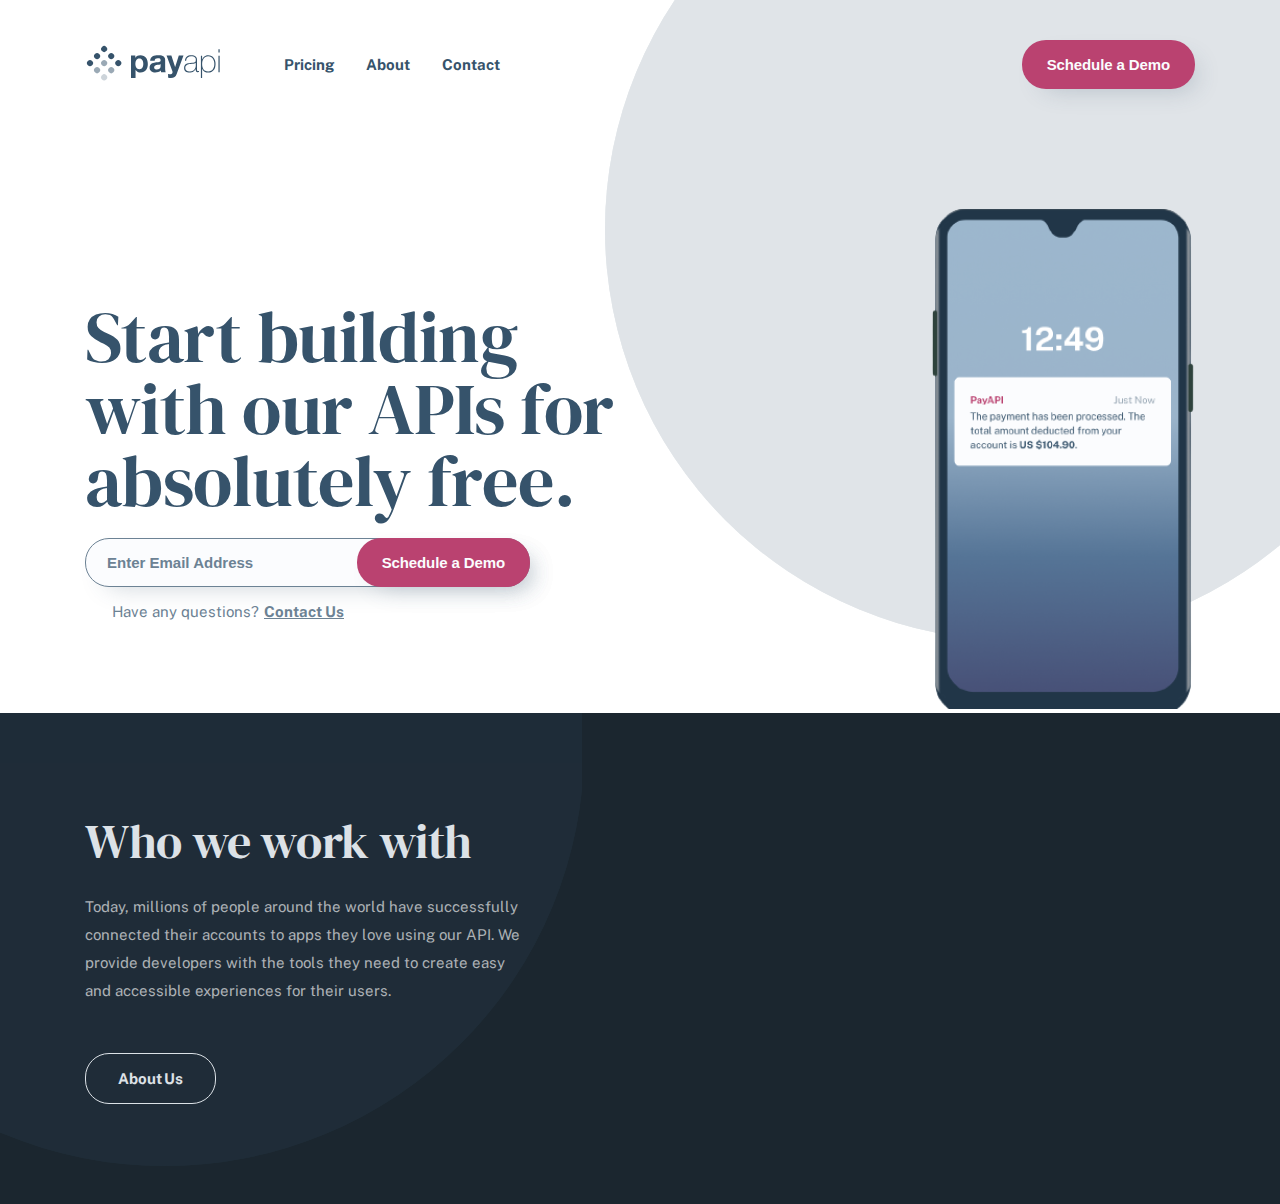
==== index.html @ c2483230 "new site" ====
<!DOCTYPE html>
<html lang="en">

<head>
    <meta charset="UTF-8">
    <meta name="viewport" content="width=device-width, initial-scale=1.0">
    <link rel="stylesheet" href="css/main.css">
    <title>PayApi</title>
</head>

<body>
    <div class="wrapper">
        <header class="header">
            <div class="container header__container">
                <a href="#" class="none"><img src="./img/logo.svg" alt="" class="header__logo"></a>
                <ul class="header__list">
                    <a href="#"><img src="./img/logo.svg" alt="" class="header__logo"></a>
                    <li><a href="#!" class="header__item">Pricing</a></li>
                    <li><a href="#!" class="header__item">About</a></li>
                    <li><a href="#!" class="header__item">Contact</a></li>
                </ul>
                <button class="header__btn">Schedule a Demo</button>
                <div class="header__menu">
                    <button class="menu"><img src="./img/menu.svg" alt=""></button>
                </div>
            </div>
        </header>

        <section class="hero">
            <div class="container hero__container">
                <div class="hero__left">
                    <h1 class="hero__title">Start building with our APIs for absolutely free.</h1>
                    <div class="hero__blog">
                        <input type="text" id="1" class="hero__input" name="input" placeholder="Enter email address">
                        <button class="hero__btn">Schedule a Demo</button>
                        <span class="hero__link">Have any questions?<a href="#" class="link">Contact Us</a></span>
                    </div>
                </div>
                <div class="hero__right">
                    <img src="./img/phone.png" alt="" class="hero__img">
                </div>
            </div>
        </section>

        <section class="work">
            <div class="container work__container">
                <div class="work__left">
                    <h2 class="work__title">Who we work with</h2>
                    <p class="work__txt">Today, millions of people around the world have successfully connected their accounts to apps they love using our API. We provide developers with the tools they need to create easy and accessible experiences for their users. </p>
                    <a href="#" class="work__link">About Us</a>

                </div>
                <div class="work__right">
                    
                </div>
            </div>
        </section>
    </div>


</body>

</html>
---- css/main.css ----
@font-face {
  font-family: "PublicSans";
  src: url("../fonts/PublicSans-Bold.ttf");
  font-weight: 700;
}
@font-face {
  font-family: "PublicSans";
  src: url("../fonts/PublicSans-Medium.ttf");
  font-weight: 500;
}
@font-face {
  font-family: "PublicSans";
  src: url("../fonts/PublicSans-Regular.ttf");
  font-weight: 400;
}
@font-face {
  font-family: "DMSerifDisplay";
  src: url("../fonts/DMSerifDisplay-Regular.ttf");
  font-weight: 400;
}
html {
  -webkit-box-sizing: border-box;
          box-sizing: border-box;
  scroll-behavior: smooth;
  height: 100%;
}

*,
*::before,
*::after {
  -webkit-box-sizing: inherit;
          box-sizing: inherit;
}

a {
  text-decoration: none;
}

ul,
ol {
  list-style: none;
  padding: 0;
  margin: 0;
}

h1,
h2,
h3,
h4 {
  margin: unset;
}

body {
  margin: 0;
  background-color: white;
  color: #575757;
  display: -webkit-box;
  display: -ms-flexbox;
  display: flex;
  -webkit-box-orient: vertical;
  -webkit-box-direction: normal;
      -ms-flex-direction: column;
          flex-direction: column;
  -webkit-box-pack: justify;
      -ms-flex-pack: justify;
          justify-content: space-between;
  font-family: "PublicSans", sans-serif;
  height: 100%;
}

.container {
  max-width: 1150px;
  width: 100%;
  margin-left: auto;
  margin-right: auto;
  padding-left: 20px;
  padding-right: 20px;
}

*::-moz-selection {
  color: white;
  background: #36536B;
}

*::selection {
  color: white;
  background: #36536B;
}

::-webkit-scrollbar {
  width: 4px;
  height: 2px;
}

::-webkit-scrollbar-thumb {
  background: #36536B;
  border-radius: 10px;
}

p {
  margin: unset;
}

button {
  cursor: pointer;
}

.header {
  padding: 40px 0;
  position: relative;
}
.header__container {
  display: -webkit-box;
  display: -ms-flexbox;
  display: flex;
  -webkit-box-align: center;
      -ms-flex-align: center;
          align-items: center;
  -webkit-box-pack: justify;
      -ms-flex-pack: justify;
          justify-content: space-between;
}
.header__logo {
  margin-right: 32px;
}
.header__list {
  display: -webkit-box;
  display: -ms-flexbox;
  display: flex;
  -webkit-box-align: center;
      -ms-flex-align: center;
          align-items: center;
  gap: 32px;
}
@media screen and (max-width: 768px) {
  .header__list {
    display: none;
  }
}
.header__item {
  color: #36536B;
  font-size: 15px;
  font-weight: 700;
  -webkit-transition: 0.3S;
  transition: 0.3S;
}
.header__item:hover {
  color: #6C8294;
}
.header__btn {
  color: #FBFCFE;
  font-size: 15px;
  font-weight: 700;
  letter-spacing: -0.115px;
  border-radius: 24px;
  background: #BA4270;
  -webkit-box-shadow: 10px 10px 25px -10px rgba(54, 83, 107, 0.25);
          box-shadow: 10px 10px 25px -10px rgba(54, 83, 107, 0.25);
  border: none;
  padding: 16px 25px;
  -webkit-transition: 0.4s;
  transition: 0.4s;
}
.header__btn:hover {
  background-color: #DA6D97;
}
@media screen and (max-width: 768px) {
  .header__btn {
    display: none;
  }
}
.header__menu {
  display: none;
}
@media screen and (max-width: 768px) {
  .header__menu {
    display: -webkit-box;
    display: -ms-flexbox;
    display: flex;
  }
}

.menu {
  border: none;
  background-color: transparent;
  padding: 10px;
}

.none {
  display: none;
}
@media screen and (max-width: 768px) {
  .none {
    display: -webkit-box;
    display: -ms-flexbox;
    display: flex;
  }
}

.hero {
  margin-top: 80px;
}
@media screen and (max-width: 768px) {
  .hero {
    margin-top: 60px;
  }
}
.hero__container {
  display: -webkit-box;
  display: -ms-flexbox;
  display: flex;
  -webkit-box-align: center;
      -ms-flex-align: center;
          align-items: center;
  -webkit-box-pack: justify;
      -ms-flex-pack: justify;
          justify-content: space-between;
}
@media screen and (max-width: 768px) {
  .hero__container {
    -webkit-box-orient: vertical;
    -webkit-box-direction: reverse;
        -ms-flex-direction: column-reverse;
            flex-direction: column-reverse;
  }
}
.hero__title {
  color: #36536B;
  font-family: "DMSerifDisplay";
  font-size: 72px;
  font-weight: 400;
  line-height: 72px;
  letter-spacing: -0.554px;
  max-width: 546px;
  width: 100%;
}
@media screen and (max-width: 500px) {
  .hero__title {
    font-size: 20px;
    text-align: center;
    margin-top: 49px;
  }
}
@media screen and (max-width: 768px) {
  .hero__title {
    font-size: 40px;
    max-width: 500px;
    width: 100%;
    text-align: center;
    margin-top: 49px;
    line-height: 40px;
  }
}
@media screen and (max-width: 768px) {
  .hero__left {
    display: -webkit-box;
    display: -ms-flexbox;
    display: flex;
    -webkit-box-orient: vertical;
    -webkit-box-direction: normal;
        -ms-flex-direction: column;
            flex-direction: column;
    -webkit-box-align: center;
        -ms-flex-align: center;
            align-items: center;
  }
}
.hero__blog {
  margin-top: 21px;
  max-width: 445px;
  width: 100%;
  position: relative;
}
@media screen and (max-width: 768px) {
  .hero__blog {
    display: -webkit-box;
    display: -ms-flexbox;
    display: flex;
    -webkit-box-align: center;
        -ms-flex-align: center;
            align-items: center;
    -webkit-box-orient: vertical;
    -webkit-box-direction: normal;
        -ms-flex-direction: column;
            flex-direction: column;
    margin-top: 25px;
  }
}
.hero__input {
  border-radius: 24px;
  background: #FBFCFE;
  border: 1px solid #6C8294;
  -webkit-box-shadow: 10px 10px 25px -10px rgba(54, 83, 107, 0.25);
          box-shadow: 10px 10px 25px -10px rgba(54, 83, 107, 0.25);
  outline-color: #DA6D97;
  padding-top: 15px;
  padding-bottom: 15px;
  padding-left: 21px;
  color: #36536B;
  width: 100%;
  font-size: 15px;
  font-weight: 700;
  text-transform: capitalize;
}
.hero__input::-webkit-input-placeholder {
  color: #6C8294;
}
.hero__input::-moz-placeholder {
  color: #6C8294;
}
.hero__input:-ms-input-placeholder {
  color: #6C8294;
}
.hero__input::-ms-input-placeholder {
  color: #6C8294;
}
.hero__input::placeholder {
  color: #6C8294;
}
.hero__link {
  color: #6C8294;
  font-size: 15px;
  font-weight: 400;
  display: inline-block;
  margin-top: 16px;
  margin-left: 27px;
}
.hero__btn {
  color: #FBFCFE;
  font-size: 15px;
  font-weight: 700;
  letter-spacing: -0.115px;
  border-radius: 24px;
  background: #BA4270;
  -webkit-box-shadow: 10px 10px 25px -10px rgba(54, 83, 107, 0.25);
          box-shadow: 10px 10px 25px -10px rgba(54, 83, 107, 0.25);
  border: none;
  padding: 16px 25px;
  -webkit-transition: 0.4s;
  transition: 0.4s;
  position: absolute;
  top: 0;
  right: 0;
}
.hero__btn:hover {
  background-color: #DA6D97;
}
@media screen and (max-width: 375px) {
  .hero__img {
    width: 127px;
    height: 240px;
  }
}
@media screen and (max-width: 425px) {
  .hero__img {
    width: 140px;
    height: 280px;
  }
}
@media screen and (max-width: 470px) {
  .hero__img {
    width: 170px;
    height: 310px;
  }
}
.hero__right::after {
  content: "";
  background: url(../img/phoneshape.svg) no-repeat;
  background-position: center;
  background-size: cover;
  position: absolute;
  width: 675px;
  height: 640px;
  top: 0;
  right: 0;
  z-index: -1;
}
@media screen and (max-width: 768px) {
  .hero__right::after {
    background: url(../img/mediumshape.svg) no-repeat;
    background-position: center;
    background-size: cover;
    height: 281px;
    width: 767px;
  }
}
@media screen and (max-width: 375px) {
  .hero__right::after {
    height: 266px;
    width: 340px;
  }
}
@media screen and (max-width: 630px) {
  .hero__right::after {
    height: 266px;
    width: 640px;
  }
}
@media screen and (max-width: 470px) {
  .hero__right::after {
    height: 266px;
    width: 505px;
  }
}
@media screen and (max-width: 500px) {
  .hero__right::after {
    height: 266px;
    width: 445px;
  }
}
@media screen and (max-width: 320px) {
  .hero__right::after {
    height: 266px;
    width: 340px;
  }
}

.link {
  color: #6C8294;
  font-size: 15px;
  font-weight: 700;
  text-decoration-line: underline;
  margin-left: 5px;
}

.work {
  background: #1B262F;
  padding: 100px 0;
  position: relative;
}
.work__left::after {
  content: "";
  background: url(../img/workshape.svg) no-repeat;
  background-position: center;
  background-size: cover;
  position: absolute;
  top: 0;
  left: 0;
  width: 582px;
  height: 453px;
}
.work__title {
  color: #FBFCFE;
  font-family: "DMSerifDisplay";
  font-size: 48px;
  font-weight: 400;
  line-height: 56px;
  letter-spacing: -0.369px;
}
.work__txt {
  color: #c2c2c3;
  font-size: 15px;
  font-weight: 400;
  line-height: 28px;
  max-width: 445px;
  width: 100%;
  margin-top: 24px;
}
.work__link {
  border-radius: 24px;
  border: 1px solid #FBFCFE;
  color: #FBFCFE;
  text-align: center;
  font-size: 15px;
  font-style: normal;
  font-weight: 700;
  line-height: normal;
  letter-spacing: -0.115px;
  display: inline-block;
  padding: 16px 32px;
  margin-top: 48px;
}/*# sourceMappingURL=main.css.map */
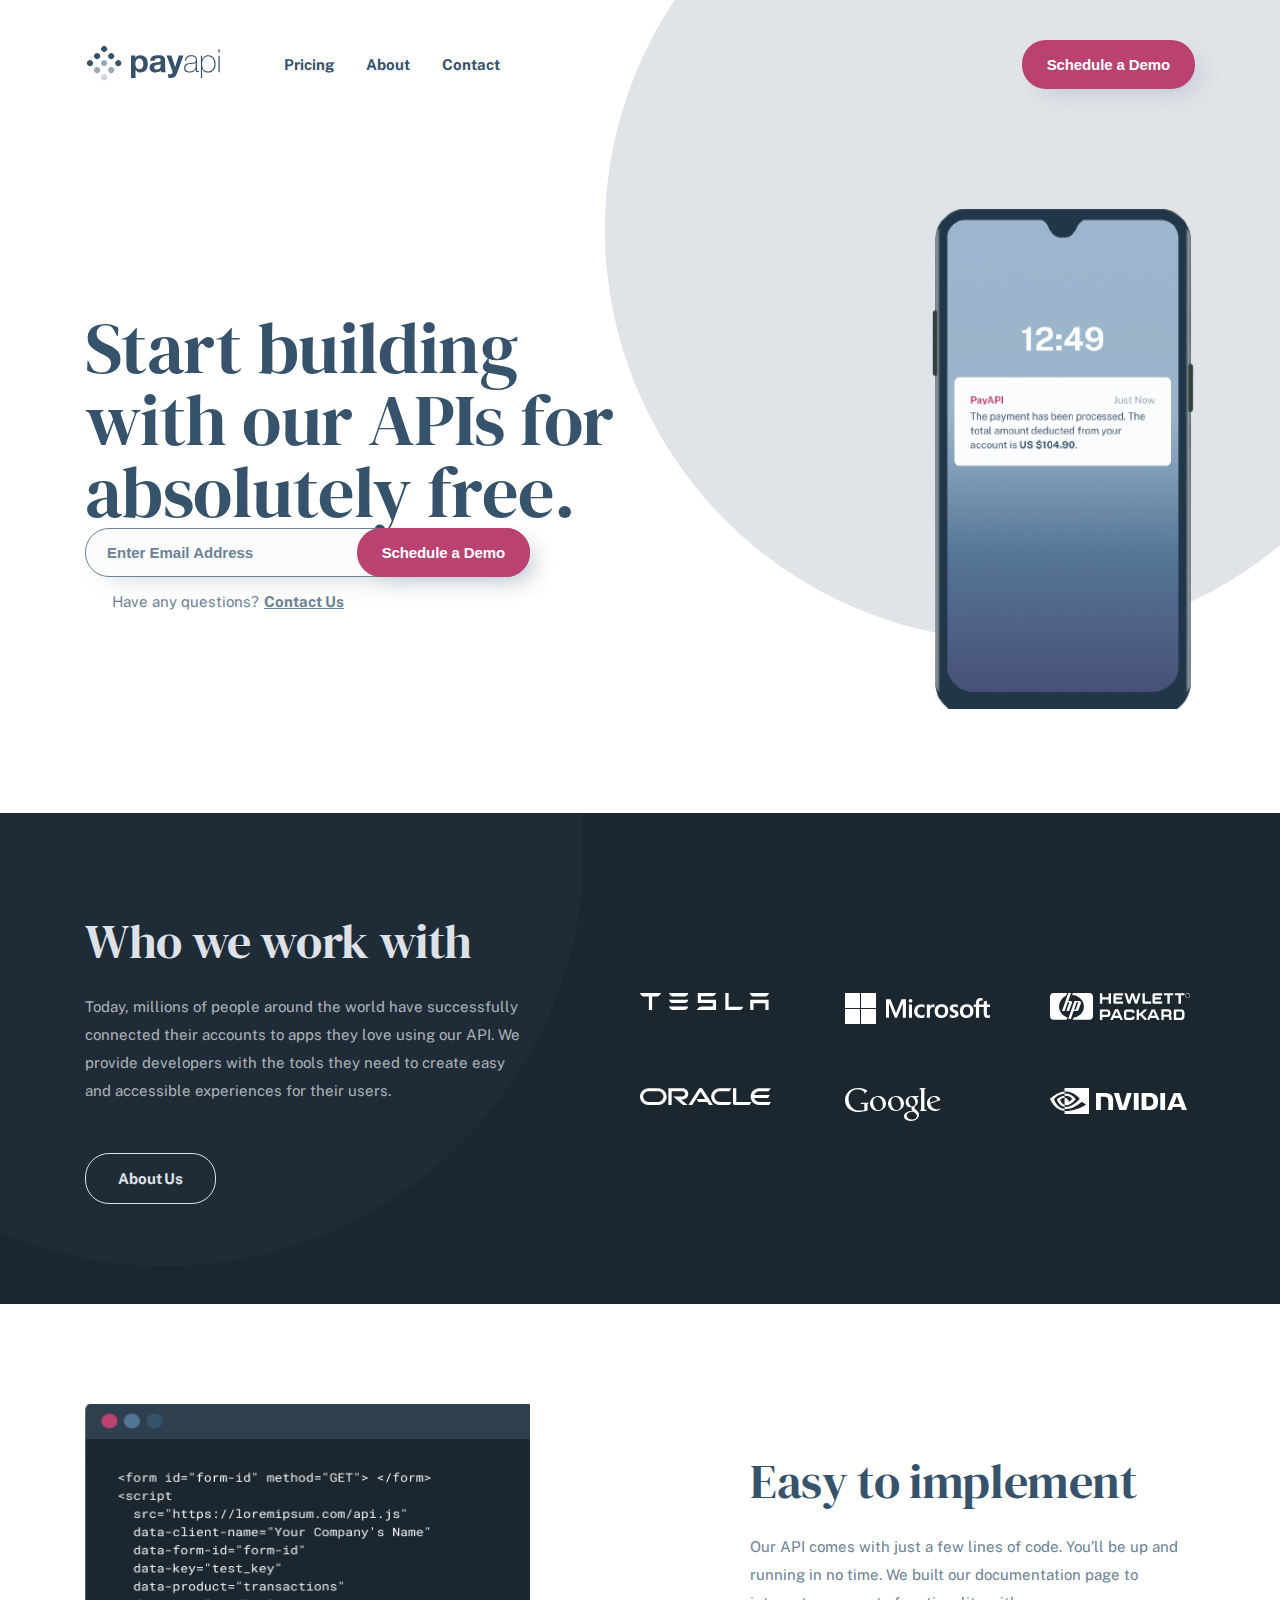
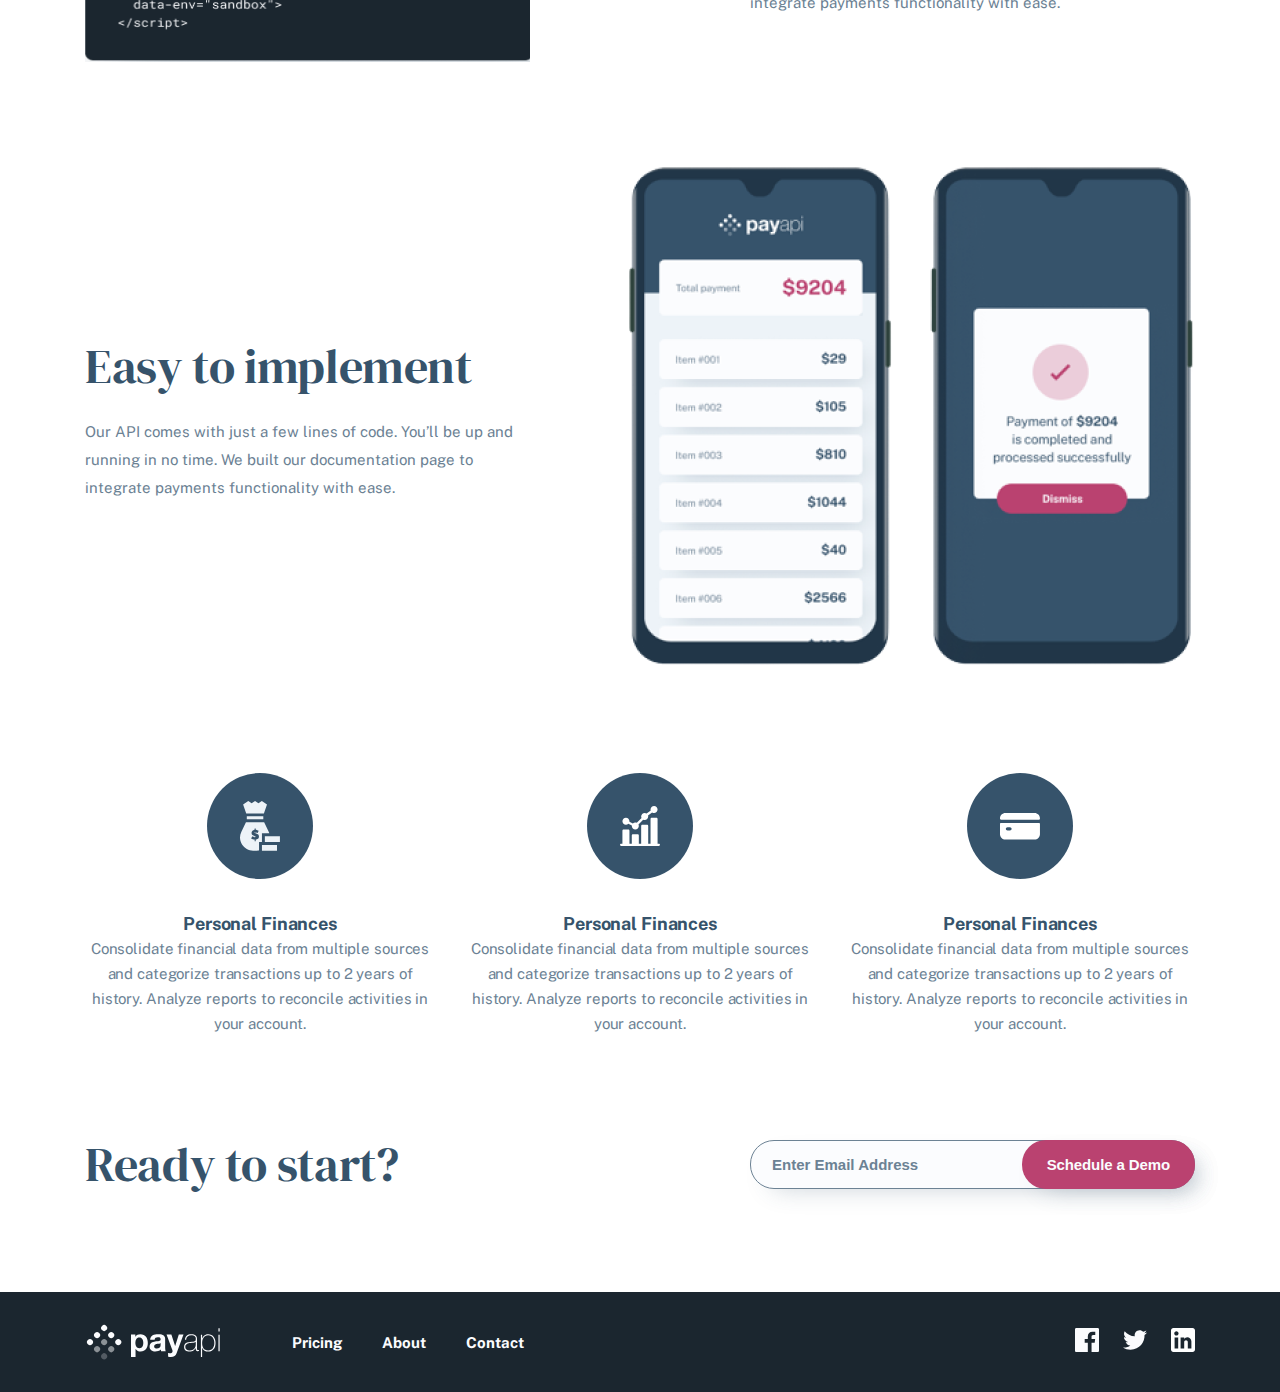
==== commit 15ec32e7: "finish media" ====
--- a/index.html
+++ b/index.html
@@ -46,15 +46,99 @@
             <div class="container work__container">
                 <div class="work__left">
                     <h2 class="work__title">Who we work with</h2>
-                    <p class="work__txt">Today, millions of people around the world have successfully connected their accounts to apps they love using our API. We provide developers with the tools they need to create easy and accessible experiences for their users. </p>
+                    <p class="work__txt">Today, millions of people around the world have successfully connected their
+                        accounts to apps they love using our API. We provide developers with the tools they need to
+                        create easy and accessible experiences for their users. </p>
                     <a href="#" class="work__link">About Us</a>
 
                 </div>
                 <div class="work__right">
-                    
+                    <a href="" class=""><img src="./img/tesla.svg" alt="" class="work__img"></a>
+                    <a href="" class=""><img src="./img/micrasoft.svg" alt="" class="work__img"></a>
+                    <a href="" class=""><img src="./img/hp.svg" alt="" class="work__img"></a>
+                    <a href="" class=""><img src="./img/oracle.svg" alt="" class="work__img"></a>
+                    <a href="" class=""><img src="./img/google.svg" alt="" class="work__img"></a>
+                    <a href="" class=""><img src="./img/nvidia.svg" alt="" class="work__img"></a>
                 </div>
             </div>
         </section>
+
+        <section class="code">
+            <div class="container code__container">
+                <div class="code__left">
+                    <img src="./img/code.png" alt="" class="images">
+                    <img src="./img/codemiddle.png" alt="img" class="img">
+                </div>
+                <div class="code__right">
+                    <h1 class="code__title">Easy to implement</h1>
+                    <p class="code__txt">Our API comes with just a few lines of code. You’ll be up and running in no
+                        time. We built our documentation page to integrate payments functionality with ease.</p>
+                </div>
+            </div>
+        </section>
+        <section class="code">
+            <div class="container code__container reverse">
+                <div class="code__right">
+                    <h1 class="code__title">Easy to implement</h1>
+                    <p class="code__txt">Our API comes with just a few lines of code. You’ll be up and running in no
+                        time. We built our documentation page to integrate payments functionality with ease.</p>
+                </div>
+                <div class="code__left">
+                    <img src="./img/ui_ux.png" alt="" class="images">
+                    <img src="./img/ui_uxmiddle.png " alt="img" class="img">
+                </div>
+            </div>
+        </section>
+        
+        <section class="finance">
+            <div class="container finance__container">
+                <div class="finance__info">
+                    <img src="./img/finance.svg" alt="" class="finance__img">
+                    <div class="finance__blog">
+                        <h4 class="finance__title">Personal Finances</h4>
+                        <p class="finance__txt">Consolidate financial data from multiple sources and categorize transactions up to 2 years of history. Analyze reports to reconcile activities in your account. </p>
+                    </div>
+                </div>
+                <div class="finance__info">
+                    <img src="./img/banking.svg" alt="" class="finance__img">
+                    <div class="finance__blog">
+                        <h4 class="finance__title">Personal Finances</h4>
+                        <p class="finance__txt">Consolidate financial data from multiple sources and categorize transactions up to 2 years of history. Analyze reports to reconcile activities in your account. </p>
+                    </div>
+                </div>
+                <div class="finance__info">
+                    <img src="./img/payments.svg" alt="" class="finance__img">
+                    <div class="finance__blog">
+                        <h4 class="finance__title">Personal Finances</h4>
+                        <p class="finance__txt">Consolidate financial data from multiple sources and categorize transactions up to 2 years of history. Analyze reports to reconcile activities in your account. </p>
+                    </div>
+                </div>
+            </div>
+        </section>
+
+        <section class="restart">
+            <div class="container restart__container">
+                <h2 class="restart__title">Ready to start?</h2>
+                <div class="hero__blog">
+                    <input type="text" id="1" class="hero__input" name="input" placeholder="Enter email address" fdprocessedid="6vidof">
+                    <button class="hero__btn" fdprocessedid="03l57">Schedule a Demo</button>
+                </div>
+            </div>
+        </section>
+
+        <footer class="footer">
+            <div class="container footer__container">
+                <a href="#" class="footer__none"><img src="./img/whitelogo.svg" alt="" class="header__logo"></a>
+                <ul class="footer__list">
+                    <a href="#" class="footer__logo"><img src="./img/whitelogo.svg" alt="" class="header__logo"></a>
+                    <li><a href="#!" class="footer__item">Pricing</a></li>
+                    <li><a href="#!" class="footer__item">About</a></li>
+                    <li><a href="#!" class="footer__item">Contact</a></li>
+                </ul>
+                <a href="#" class=""><img src="./img/icons.svg" alt=""></a>
+            </div>
+        </footer>
+
     </div>
 
 
--- a/css/main.css
+++ b/css/main.css
@@ -164,6 +164,13 @@
 .header__btn:hover {
   background-color: #DA6D97;
 }
+@media screen and (max-width: 425px) {
+  .header__btn {
+    position: relative;
+    margin-top: 16px;
+    width: 100%;
+  }
+}
 @media screen and (max-width: 768px) {
   .header__btn {
     display: none;
@@ -198,7 +205,7 @@
 }
 
 .hero {
-  margin-top: 80px;
+  margin: 80px 0;
 }
 @media screen and (max-width: 768px) {
   .hero {
@@ -270,6 +277,9 @@
   max-width: 445px;
   width: 100%;
   position: relative;
+}
+.hero__blog:nth-child(2) {
+  margin-top: unset;
 }
 @media screen and (max-width: 768px) {
   .hero__blog {
@@ -345,6 +355,13 @@
 .hero__btn:hover {
   background-color: #DA6D97;
 }
+@media screen and (max-width: 425px) {
+  .hero__btn {
+    position: relative;
+    margin-top: 16px;
+    width: 100%;
+  }
+}
 @media screen and (max-width: 375px) {
   .hero__img {
     width: 127px;
@@ -402,10 +419,10 @@
     width: 505px;
   }
 }
-@media screen and (max-width: 500px) {
+@media screen and (max-width: 426px) {
   .hero__right::after {
     height: 266px;
-    width: 445px;
+    width: 435px;
   }
 }
 @media screen and (max-width: 320px) {
@@ -427,6 +444,60 @@
   background: #1B262F;
   padding: 100px 0;
   position: relative;
+  margin-top: 100px;
+}
+@media screen and (max-width: 500px) {
+  .work {
+    padding: 50px 0;
+  }
+}
+.work__container {
+  display: -webkit-box;
+  display: -ms-flexbox;
+  display: flex;
+  -webkit-box-align: center;
+      -ms-flex-align: center;
+          align-items: center;
+  -webkit-box-pack: justify;
+      -ms-flex-pack: justify;
+          justify-content: space-between;
+}
+@media screen and (max-width: 768px) {
+  .work__container {
+    -webkit-box-orient: vertical;
+    -webkit-box-direction: reverse;
+        -ms-flex-direction: column-reverse;
+            flex-direction: column-reverse;
+  }
+}
+@media screen and (max-width: 768px) {
+  .work__left {
+    margin-top: 50px;
+    display: -webkit-box;
+    display: -ms-flexbox;
+    display: flex;
+    -webkit-box-align: center;
+        -ms-flex-align: center;
+            align-items: center;
+    -webkit-box-orient: vertical;
+    -webkit-box-direction: normal;
+        -ms-flex-direction: column;
+            flex-direction: column;
+  }
+}
+@media screen and (max-width: 500px) {
+  .work__left {
+    display: -webkit-box;
+    display: -ms-flexbox;
+    display: flex;
+    -webkit-box-align: center;
+        -ms-flex-align: center;
+            align-items: center;
+    -webkit-box-orient: vertical;
+    -webkit-box-direction: normal;
+        -ms-flex-direction: column;
+            flex-direction: column;
+  }
 }
 .work__left::after {
   content: "";
@@ -439,6 +510,39 @@
   width: 582px;
   height: 453px;
 }
+@media screen and (max-width: 768px) {
+  .work__left::after {
+    background: url(../img/workmiddle.svg) no-repeat;
+    width: 750px;
+    height: 235px;
+  }
+}
+@media screen and (max-width: 500px) {
+  .work__left::after {
+    background: url(../img/workmiddle.svg) no-repeat;
+    width: 562px;
+    height: 264px;
+    left: -32%;
+  }
+}
+@media screen and (max-width: 425px) {
+  .work__left::after {
+    width: 560px;
+    height: 258px;
+    left: -49%;
+  }
+}
+@media screen and (max-width: 400px) {
+  .work__left::after {
+    width: 556px;
+  }
+}
+@media screen and (max-width: 320px) {
+  .work__left::after {
+    width: 542px;
+    left: -70%;
+  }
+}
 .work__title {
   color: #FBFCFE;
   font-family: "DMSerifDisplay";
@@ -447,6 +551,11 @@
   line-height: 56px;
   letter-spacing: -0.369px;
 }
+@media screen and (max-width: 500px) {
+  .work__title {
+    font-size: 32px;
+  }
+}
 .work__txt {
   color: #c2c2c3;
   font-size: 15px;
@@ -455,6 +564,16 @@
   max-width: 445px;
   width: 100%;
   margin-top: 24px;
+}
+@media screen and (max-width: 768px) {
+  .work__txt {
+    text-align: center;
+  }
+}
+@media screen and (max-width: 500px) {
+  .work__txt {
+    text-align: center;
+  }
 }
 .work__link {
   border-radius: 24px;
@@ -469,4 +588,361 @@
   display: inline-block;
   padding: 16px 32px;
   margin-top: 48px;
+}
+.work__right {
+  display: grid;
+  grid-template-columns: repeat(3, 1fr);
+  gap: 60px;
+  vertical-align: middle;
+  position: relative;
+}
+@media screen and (max-width: 768px) {
+  .work__right {
+    grid-template-columns: repeat(2, 1fr);
+  }
+}
+@media screen and (max-width: 400px) {
+  .work__img {
+    width: 100px;
+  }
+}
+
+.code {
+  margin: 100px 0;
+  position: relative;
+}
+.code__container {
+  display: -webkit-box;
+  display: -ms-flexbox;
+  display: flex;
+  -webkit-box-align: center;
+      -ms-flex-align: center;
+          align-items: center;
+  -webkit-box-pack: justify;
+      -ms-flex-pack: justify;
+          justify-content: space-between;
+}
+@media screen and (max-width: 768px) {
+  .code__container {
+    -webkit-box-orient: vertical;
+    -webkit-box-direction: normal;
+        -ms-flex-direction: column;
+            flex-direction: column;
+  }
+}
+.code__right {
+  display: -webkit-box;
+  display: -ms-flexbox;
+  display: flex;
+  -webkit-box-orient: vertical;
+  -webkit-box-direction: normal;
+      -ms-flex-direction: column;
+          flex-direction: column;
+}
+@media screen and (max-width: 768px) {
+  .code__right {
+    margin-top: 48px;
+  }
+}
+.code__title {
+  color: #36536B;
+  font-family: "DMSerifDisplay";
+  font-size: 48px;
+  font-weight: 400;
+  line-height: 56px;
+  letter-spacing: -0.369px;
+}
+@media screen and (max-width: 768px) {
+  .code__title {
+    text-align: center;
+  }
+}
+@media screen and (max-width: 500px) {
+  .code__title {
+    text-align: center;
+  }
+}
+.code__txt {
+  color: #6C8294;
+  font-size: 15px;
+  font-weight: 400;
+  line-height: 28px;
+  max-width: 445px;
+  width: 100%;
+  margin-top: 24px;
+}
+@media screen and (max-width: 768px) {
+  .code__txt {
+    text-align: center;
+    max-width: 573px;
+    width: 100%;
+  }
+}
+@media screen and (max-width: 500px) {
+  .code__txt {
+    text-align: center;
+  }
+}
+
+@media screen and (max-width: 768px) {
+  .images {
+    display: none;
+  }
+}
+@media screen and (max-width: 500px) {
+  .images {
+    display: none;
+  }
+}
+@media screen and (max-width: 425px) {
+  .images {
+    display: none;
+  }
+}
+
+.img {
+  display: none;
+}
+@media screen and (max-width: 768px) {
+  .img {
+    display: -webkit-box;
+    display: -ms-flexbox;
+    display: flex;
+  }
+}
+@media screen and (max-width: 500px) {
+  .img {
+    display: -webkit-box;
+    display: -ms-flexbox;
+    display: flex;
+    max-width: 375px;
+  }
+}
+@media screen and (max-width: 400px) {
+  .img {
+    display: -webkit-box;
+    display: -ms-flexbox;
+    display: flex;
+    max-width: 340px;
+  }
+}
+@media screen and (max-width: 320px) {
+  .img {
+    max-width: 300px;
+  }
+}
+
+@media screen and (max-width: 768px) {
+  .reverse {
+    -webkit-box-orient: vertical;
+    -webkit-box-direction: reverse;
+        -ms-flex-direction: column-reverse;
+            flex-direction: column-reverse;
+  }
+}
+
+.finance {
+  margin-top: 46px;
+}
+.finance__container {
+  display: -webkit-box;
+  display: -ms-flexbox;
+  display: flex;
+  -webkit-box-align: center;
+      -ms-flex-align: center;
+          align-items: center;
+  gap: 30px;
+}
+@media screen and (max-width: 700px) {
+  .finance__container {
+    -ms-flex-wrap: wrap;
+        flex-wrap: wrap;
+    display: -webkit-box;
+    display: -ms-flexbox;
+    display: flex;
+    -webkit-box-align: center;
+        -ms-flex-align: center;
+            align-items: center;
+    -webkit-box-pack: center;
+        -ms-flex-pack: center;
+            justify-content: center;
+  }
+}
+.finance__info {
+  display: -webkit-box;
+  display: -ms-flexbox;
+  display: flex;
+  -webkit-box-align: center;
+      -ms-flex-align: center;
+          align-items: center;
+  -webkit-box-orient: vertical;
+  -webkit-box-direction: normal;
+      -ms-flex-direction: column;
+          flex-direction: column;
+}
+.finance__blog {
+  display: -webkit-box;
+  display: -ms-flexbox;
+  display: flex;
+  -webkit-box-orient: vertical;
+  -webkit-box-direction: normal;
+      -ms-flex-direction: column;
+          flex-direction: column;
+  -webkit-box-align: center;
+      -ms-flex-align: center;
+          align-items: center;
+  margin-top: 32px;
+}
+@media screen and (max-width: 768px) {
+  .finance__blog {
+    margin-top: 32px;
+  }
+}
+.finance__title {
+  color: #36536B;
+  font-size: 18px;
+  font-weight: 700;
+  line-height: 25px;
+  letter-spacing: -0.138px;
+}
+.finance__txt {
+  color: #6C8294;
+  font-size: 15px;
+  font-weight: 400;
+  line-height: 25px;
+  letter-spacing: -0.115px;
+  max-width: 350px;
+  width: 100%;
+  text-align: center;
+}
+@media screen and (max-width: 768px) {
+  .finance__txt {
+    max-width: 223px;
+    width: 100%;
+  }
+}
+@media screen and (max-width: 768px) {
+  .finance__img {
+    width: 88px;
+    height: 88px;
+  }
+}
+@media screen and (max-width: 425px) {
+  .finance__img {
+    width: 106px;
+    height: 106px;
+  }
+}
+
+.restart {
+  margin: 100px 0;
+}
+.restart__container {
+  display: -webkit-box;
+  display: -ms-flexbox;
+  display: flex;
+  -webkit-box-align: center;
+      -ms-flex-align: center;
+          align-items: center;
+  -webkit-box-pack: justify;
+      -ms-flex-pack: justify;
+          justify-content: space-between;
+}
+@media screen and (max-width: 768px) {
+  .restart__container {
+    -webkit-box-orient: vertical;
+    -webkit-box-direction: normal;
+        -ms-flex-direction: column;
+            flex-direction: column;
+  }
+}
+.restart__title {
+  color: #36536B;
+  font-family: "DMSerifDisplay";
+  font-size: 48px;
+  font-weight: 400;
+  line-height: 56px;
+  letter-spacing: -0.369px;
+}
+@media screen and (max-width: 768px) {
+  .restart__title {
+    text-align: center;
+  }
+}
+@media screen and (max-width: 500px) {
+  .restart__title {
+    text-align: center;
+  }
+}
+@media screen and (max-width: 768px) {
+  .restart__title {
+    margin-bottom: 40px;
+  }
+}
+
+.footer {
+  background: #1B262F;
+  padding: 31px 0;
+}
+.footer__container {
+  display: -webkit-box;
+  display: -ms-flexbox;
+  display: flex;
+  -webkit-box-align: center;
+      -ms-flex-align: center;
+          align-items: center;
+  -webkit-box-pack: justify;
+      -ms-flex-pack: justify;
+          justify-content: space-between;
+}
+@media screen and (max-width: 426px) {
+  .footer__container {
+    -webkit-box-orient: vertical;
+    -webkit-box-direction: normal;
+        -ms-flex-direction: column;
+            flex-direction: column;
+  }
+}
+.footer__list {
+  display: -webkit-box;
+  display: -ms-flexbox;
+  display: flex;
+  -webkit-box-align: center;
+      -ms-flex-align: center;
+          align-items: center;
+  gap: 40px;
+}
+@media screen and (max-width: 426px) {
+  .footer__list {
+    -webkit-box-orient: vertical;
+    -webkit-box-direction: normal;
+        -ms-flex-direction: column;
+            flex-direction: column;
+    margin: 30px 0;
+  }
+}
+.footer__item {
+  color: #FBFCFE;
+  font-size: 15px;
+  font-weight: 700;
+}
+.footer__logo {
+  display: -webkit-box;
+  display: -ms-flexbox;
+  display: flex;
+}
+@media screen and (max-width: 768px) {
+  .footer__logo {
+    display: none;
+  }
+}
+.footer__none {
+  display: none;
+}
+@media screen and (max-width: 768px) {
+  .footer__none {
+    display: -webkit-box;
+    display: -ms-flexbox;
+    display: flex;
+  }
 }/*# sourceMappingURL=main.css.map */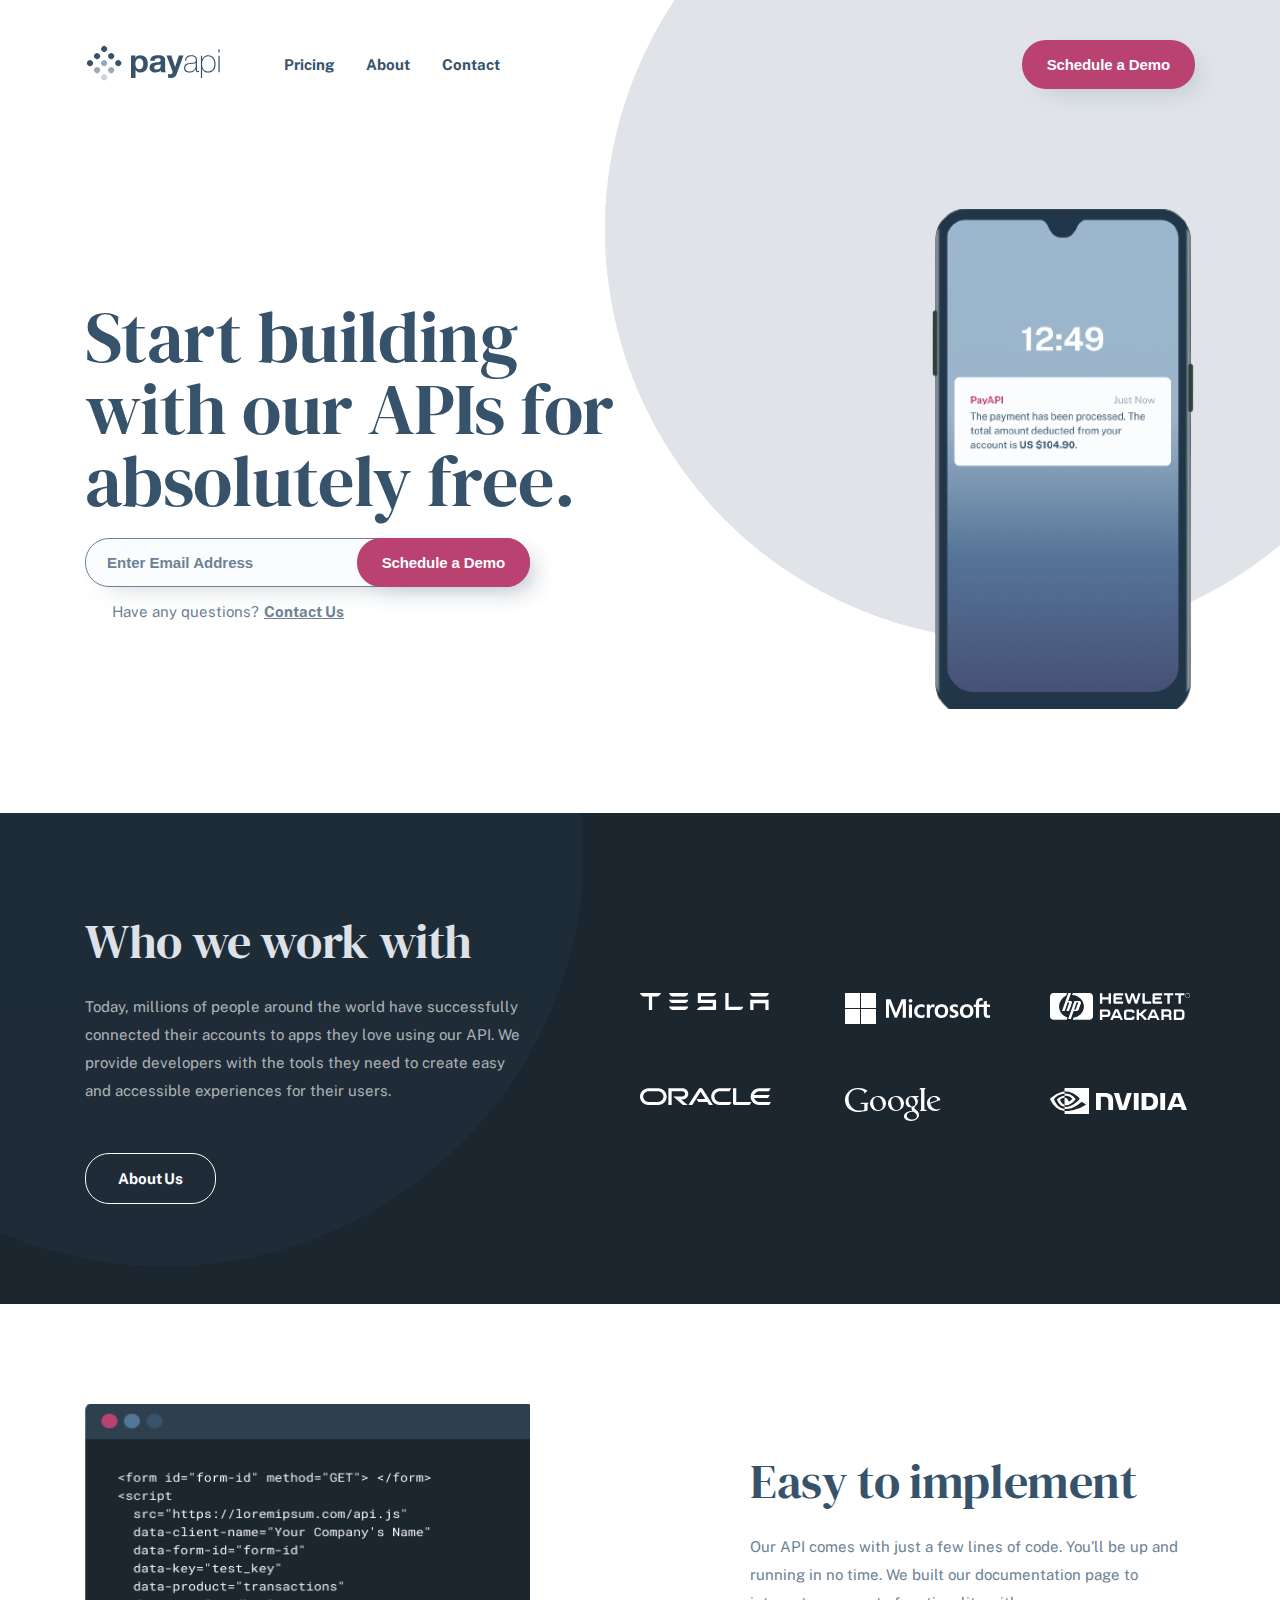
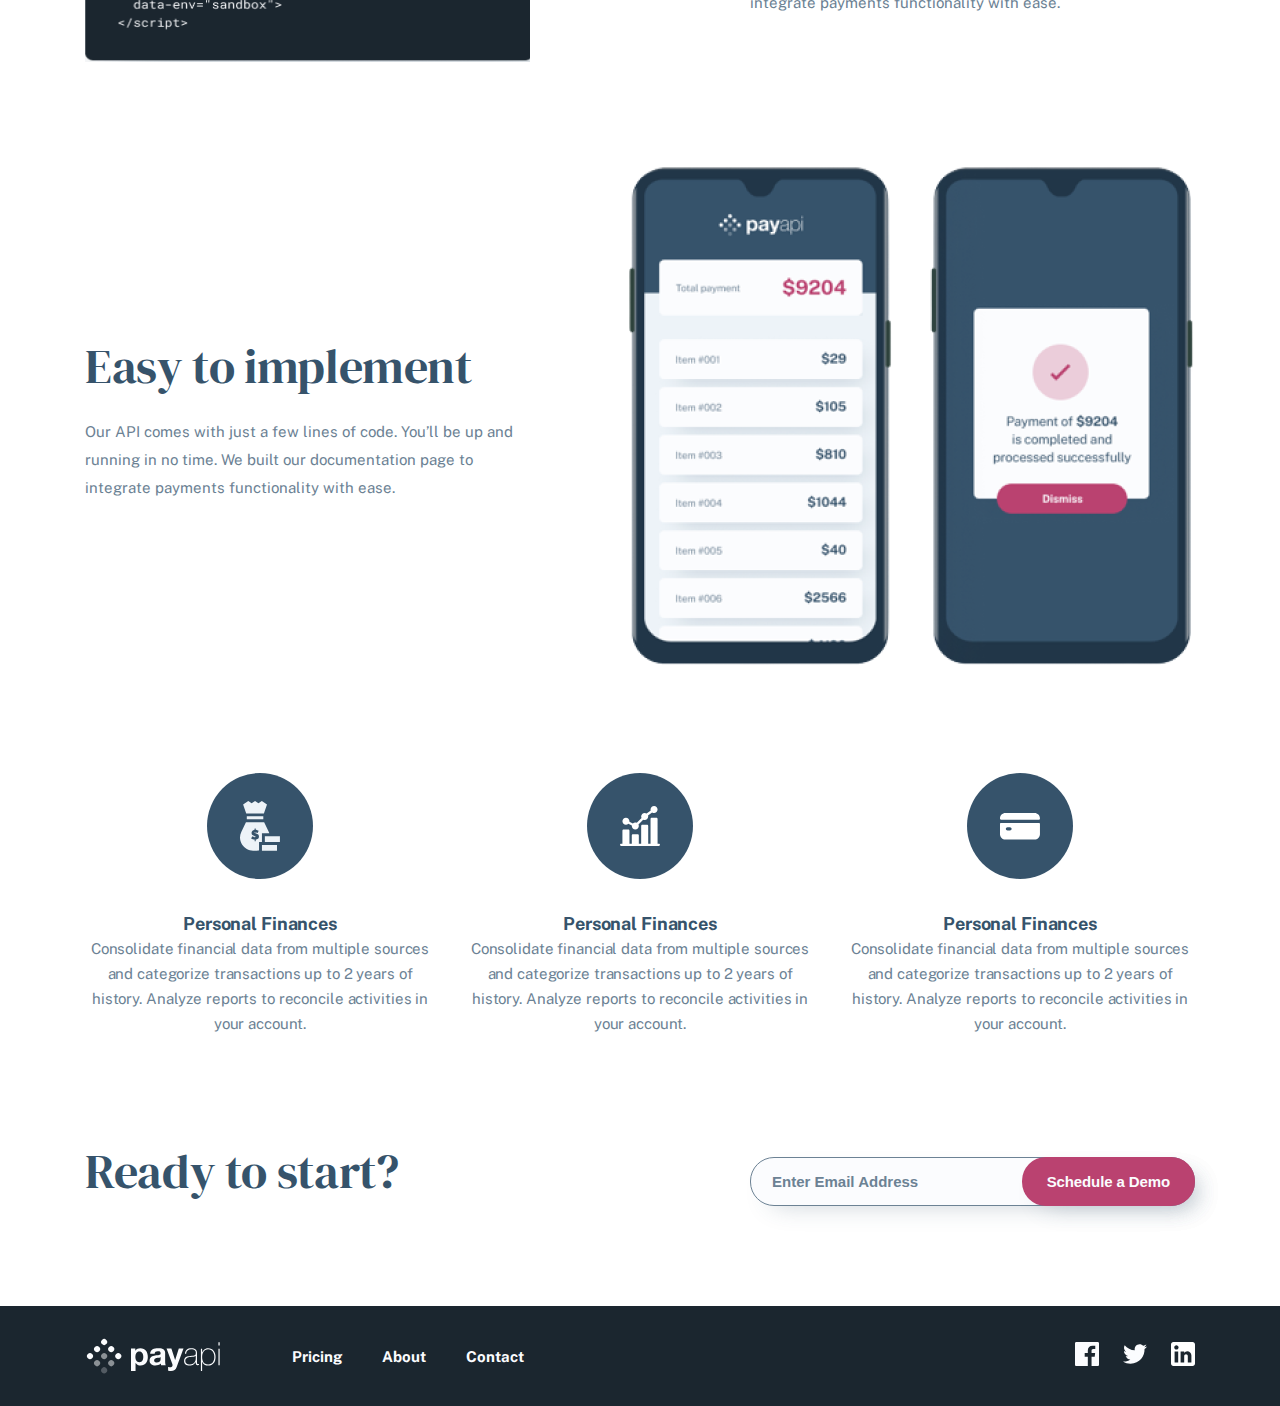
==== commit bf89a3dc: "about and prici" ====
--- a/index.html
+++ b/index.html
@@ -14,9 +14,9 @@
             <div class="container header__container">
                 <a href="#" class="none"><img src="./img/logo.svg" alt="" class="header__logo"></a>
                 <ul class="header__list">
-                    <a href="#"><img src="./img/logo.svg" alt="" class="header__logo"></a>
-                    <li><a href="#!" class="header__item">Pricing</a></li>
-                    <li><a href="#!" class="header__item">About</a></li>
+                    <a href="./index.html"><img src="./img/logo.svg" alt="" class="header__logo"></a>
+                    <li><a href="./pricing.html" class="header__item">Pricing</a></li>
+                    <li><a href="./about.html" class="header__item">About</a></li>
                     <li><a href="#!" class="header__item">Contact</a></li>
                 </ul>
                 <button class="header__btn">Schedule a Demo</button>
@@ -135,7 +135,7 @@
                     <li><a href="#!" class="footer__item">About</a></li>
                     <li><a href="#!" class="footer__item">Contact</a></li>
                 </ul>
-                <a href="#" class=""><img src="./img/icons.svg" alt=""></a>
+                <a href="./about.html" class=""><img src="./img/icons.svg" alt=""></a>
             </div>
         </footer>
 
--- a/css/main.css
+++ b/css/main.css
@@ -278,8 +278,10 @@
   width: 100%;
   position: relative;
 }
-.hero__blog:nth-child(2) {
-  margin-top: unset;
+@media screen and (max-width: 426px) {
+  .hero__blog:nth-child(2) {
+    margin-top: unset;
+  }
 }
 @media screen and (max-width: 768px) {
   .hero__blog {
@@ -543,6 +545,11 @@
     left: -70%;
   }
 }
+@media screen and (max-width: 361px) {
+  .work__left::after {
+    width: 532px;
+  }
+}
 .work__title {
   color: #FBFCFE;
   font-family: "DMSerifDisplay";
@@ -588,6 +595,14 @@
   display: inline-block;
   padding: 16px 32px;
   margin-top: 48px;
+  position: relative;
+  z-index: 2;
+  -webkit-transition: 0.5s;
+  transition: 0.5s;
+}
+.work__link:hover {
+  background: #FBFCFE;
+  color: #36536B;
 }
 .work__right {
   display: grid;
@@ -651,10 +666,13 @@
   font-weight: 400;
   line-height: 56px;
   letter-spacing: -0.369px;
+  max-width: 550px;
+  width: 100%;
 }
 @media screen and (max-width: 768px) {
   .code__title {
     text-align: center;
+    font-size: 32px;
   }
 }
 @media screen and (max-width: 500px) {
@@ -867,6 +885,7 @@
 @media screen and (max-width: 768px) {
   .restart__title {
     text-align: center;
+    font-size: 32px;
   }
 }
 @media screen and (max-width: 500px) {
@@ -945,4 +964,369 @@
     display: -ms-flexbox;
     display: flex;
   }
+}
+
+.pricing {
+  margin-top: 80px;
+}
+.pricing__container {
+  display: -webkit-box;
+  display: -ms-flexbox;
+  display: flex;
+  -webkit-box-orient: vertical;
+  -webkit-box-direction: normal;
+      -ms-flex-direction: column;
+          flex-direction: column;
+}
+.pricing__left::after {
+  content: "";
+  background: url(../img/pricingshadow.svg) no-repeat;
+  background-position: center;
+  background-size: cover;
+  position: absolute;
+  width: 661px;
+  height: 270px;
+  top: 0;
+  right: 0;
+  z-index: -1;
+}
+@media screen and (max-width: 768px) {
+  .pricing__left::after {
+    background: url(../img/pricingmiddle.svg) no-repeat;
+    background-position: center;
+    background-size: cover;
+    position: absolute;
+    width: 230px;
+    height: 270px;
+  }
+}
+.pricing__right {
+  display: -webkit-box;
+  display: -ms-flexbox;
+  display: flex;
+  gap: 30px;
+  margin-top: 72px;
+  -webkit-box-align: center;
+      -ms-flex-align: center;
+          align-items: center;
+}
+@media screen and (max-width: 426px) {
+  .pricing__right {
+    -webkit-box-orient: vertical;
+    -webkit-box-direction: normal;
+        -ms-flex-direction: column;
+            flex-direction: column;
+  }
+}
+.pricing__blog {
+  border-bottom: 1px solid #99a5af;
+  padding-bottom: 24px;
+  width: 100%;
+}
+.pricing__blog:nth-child(2) {
+  margin-top: 24px;
+}
+@media screen and (max-width: 768px) {
+  .pricing__blog:nth-child(2) {
+    -webkit-box-align: start;
+        -ms-flex-align: start;
+            align-items: flex-start;
+  }
+}
+@media screen and (max-width: 768px) {
+  .pricing__blog {
+    -webkit-box-align: center;
+        -ms-flex-align: center;
+            align-items: center;
+    display: -webkit-box;
+    display: -ms-flexbox;
+    display: flex;
+    -webkit-box-orient: vertical;
+    -webkit-box-direction: normal;
+        -ms-flex-direction: column;
+            flex-direction: column;
+  }
+}
+.pricing__info {
+  display: -webkit-box;
+  display: -ms-flexbox;
+  display: flex;
+  -webkit-box-orient: vertical;
+  -webkit-box-direction: normal;
+      -ms-flex-direction: column;
+          flex-direction: column;
+  -webkit-box-align: start;
+      -ms-flex-align: start;
+          align-items: flex-start;
+}
+@media screen and (max-width: 425px) {
+  .pricing__info {
+    -webkit-box-align: center;
+        -ms-flex-align: center;
+            align-items: center;
+  }
+}
+.pricing__info__title {
+  color: #BA4270;
+  font-family: "DMSerifDisplay";
+  font-size: 32px;
+  font-weight: 400;
+  line-height: 40px;
+  letter-spacing: -0.246px;
+}
+@media screen and (max-width: 768px) {
+  .pricing__info__title {
+    font-size: 24px;
+  }
+}
+.pricing__info__txt {
+  color: #6C8294;
+  font-size: 15px;
+  font-weight: 400;
+  line-height: 28px;
+  max-width: 350px;
+  width: 100%;
+  margin-top: 16px;
+}
+@media screen and (max-width: 768px) {
+  .pricing__info__txt {
+    text-align: center;
+  }
+}
+.pricing__info__span {
+  color: #36536B;
+  font-family: "DMSerifDisplay";
+  font-size: 56px;
+  font-weight: 400;
+  line-height: 72px;
+  letter-spacing: -0.431px;
+  margin-top: 8px;
+}
+.pricing__flex {
+  display: -webkit-box;
+  display: -ms-flexbox;
+  display: flex;
+  -webkit-box-align: center;
+      -ms-flex-align: center;
+          align-items: center;
+  margin-top: 8px;
+}
+.pricing__flex_title {
+  color: #36536B;
+  font-size: 16px;
+  font-weight: 400;
+  line-height: 28px;
+  margin-left: 24px;
+}
+.pricing__img {
+  opacity: 0;
+}
+
+.opacity {
+  color: #36536B;
+  font-size: 16px;
+  font-style: normal;
+  font-weight: 400;
+  line-height: 28px;
+  opacity: 0.25;
+}
+
+.btn {
+  color: #36536B;
+  border: 1px solid #36536B;
+}
+.btn:hover {
+  background: #36536B;
+  color: #FBFCFE;
+}
+
+.pricing__top {
+  display: -webkit-box;
+  display: -ms-flexbox;
+  display: flex;
+  -webkit-box-align: center;
+      -ms-flex-align: center;
+          align-items: center;
+  -webkit-box-pack: justify;
+      -ms-flex-pack: justify;
+          justify-content: space-between;
+  width: 100%;
+  margin-top: 52px;
+}
+@media screen and (max-width: 426px) {
+  .pricing__top {
+    -webkit-box-orient: vertical;
+    -webkit-box-direction: normal;
+        -ms-flex-direction: column;
+            flex-direction: column;
+  }
+}
+
+.pricing__title {
+  color: #36536B;
+  font-family: "DMSerifDisplay";
+  font-size: 32px;
+  font-weight: 400;
+  line-height: 40px;
+  letter-spacing: -0.246px;
+}
+
+.pricing__left {
+  display: -webkit-box;
+  display: -ms-flexbox;
+  display: flex;
+  -webkit-box-align: center;
+      -ms-flex-align: center;
+          align-items: center;
+}
+@media screen and (max-width: 426px) {
+  .pricing__left {
+    -webkit-box-pack: center;
+        -ms-flex-pack: center;
+            justify-content: center;
+  }
+}
+@media screen and (max-width: 769px) {
+  .pricing__left {
+    -webkit-box-pack: center;
+        -ms-flex-pack: center;
+            justify-content: center;
+  }
+}
+
+.pricing__txt {
+  color: #6C8294;
+  font-size: 15px;
+  font-weight: 400;
+  line-height: 28px;
+  max-width: 635px;
+  width: 100%;
+}
+@media screen and (max-width: 768px) {
+  .pricing__txt {
+    max-width: 456px;
+  }
+}
+@media screen and (max-width: 426px) {
+  .pricing__txt {
+    text-align: center;
+    margin-top: 16px;
+  }
+}
+
+.pricing__right1 {
+  display: -webkit-box;
+  display: -ms-flexbox;
+  display: flex;
+  -webkit-box-align: center;
+      -ms-flex-align: center;
+          align-items: center;
+  -webkit-box-orient: vertical;
+  -webkit-box-direction: normal;
+      -ms-flex-direction: column;
+          flex-direction: column;
+}
+
+.discus {
+  margin-top: 70px;
+  background: url(../img/bussines.svg) no-repeat center/cover;
+  min-height: 500px;
+}
+@media screen and (max-width: 769px) {
+  .discus {
+    background: url(../img/bussinesmiddle.svg) no-repeat center/cover;
+    min-height: 270px;
+  }
+}
+@media screen and (max-width: 426px) {
+  .discus {
+    background: url(../img/bussinesmiddle.svg) no-repeat center/cover;
+    min-height: 190px;
+  }
+}
+@media screen and (max-width: 376px) {
+  .discus {
+    background: url(../img/bussinesmiddle.svg) no-repeat center/cover;
+    min-height: 150px;
+  }
+}
+
+.content {
+  margin-top: 100px;
+}
+.content__container {
+  display: -webkit-box;
+  display: -ms-flexbox;
+  display: flex;
+  -webkit-box-align: center;
+      -ms-flex-align: center;
+          align-items: center;
+  -webkit-box-pack: justify;
+      -ms-flex-pack: justify;
+          justify-content: space-between;
+}
+@media screen and (max-width: 426px) {
+  .content__container {
+    -webkit-box-orient: vertical;
+    -webkit-box-direction: normal;
+        -ms-flex-direction: column;
+            flex-direction: column;
+    -webkit-box-pack: center;
+        -ms-flex-pack: center;
+            justify-content: center;
+    -webkit-box-align: center;
+        -ms-flex-align: center;
+            align-items: center;
+    border-top: 2px solid #6C8294;
+    border-bottom: 2px solid #6C8294;
+    max-width: 327px;
+    width: 100%;
+  }
+}
+@media screen and (max-width: 320px) {
+  .content__container {
+    max-width: 270px;
+    width: 100%;
+  }
+}
+.content__members {
+  max-width: 350px;
+  width: 100%;
+  border-top: 2px solid #6C8294;
+  border-bottom: 2px solid #6C8294;
+  padding: 17px 0;
+}
+@media screen and (max-width: 768px) {
+  .content__members {
+    max-width: 220px;
+  }
+}
+@media screen and (max-width: 426px) {
+  .content__members {
+    border: none;
+    display: -webkit-box;
+    display: -ms-flexbox;
+    display: flex;
+    -webkit-box-align: center;
+        -ms-flex-align: center;
+            align-items: center;
+    -webkit-box-orient: vertical;
+    -webkit-box-direction: normal;
+        -ms-flex-direction: column;
+            flex-direction: column;
+  }
+}
+.content__title {
+  color: #6C8294;
+  font-size: 16px;
+  font-weight: 400;
+  line-height: 28px;
+}
+
+.red {
+  color: #BA4270;
+}
+
+.mt {
+  margin-top: 40px;
 }/*# sourceMappingURL=main.css.map */